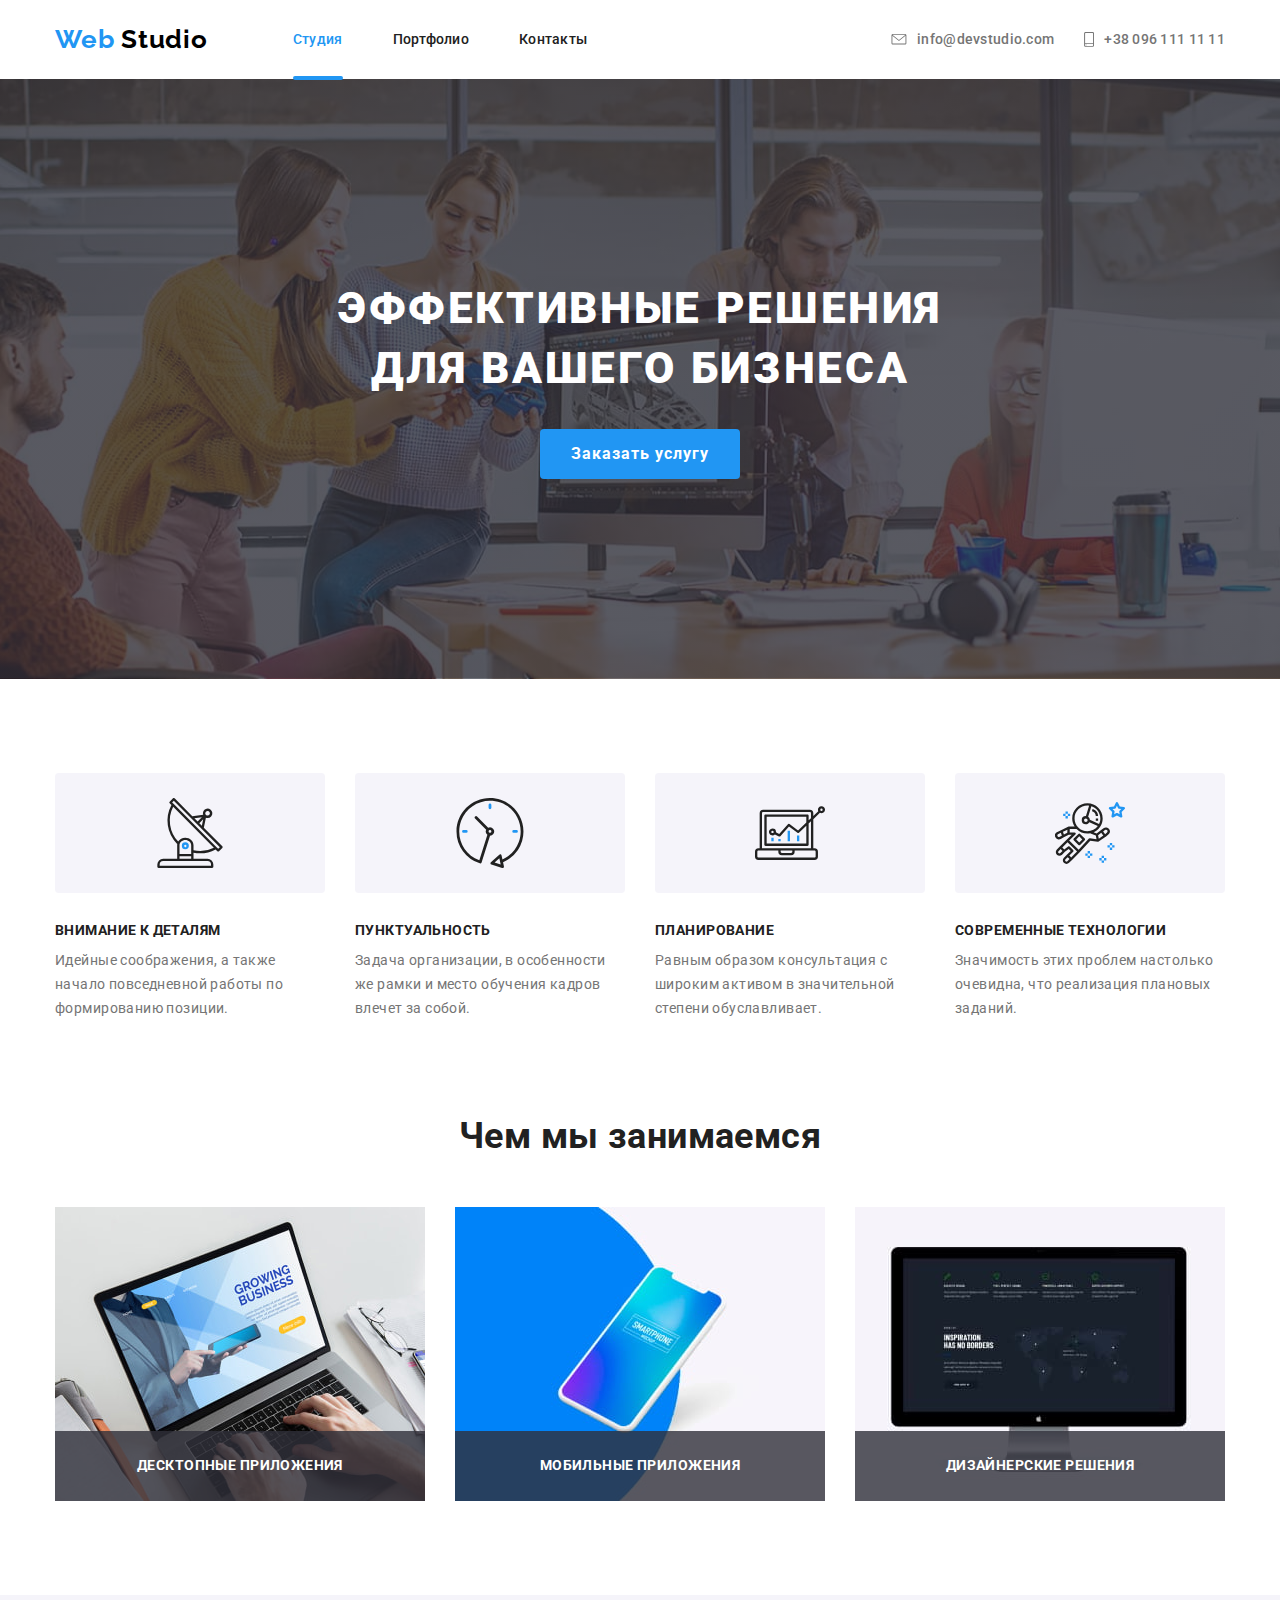
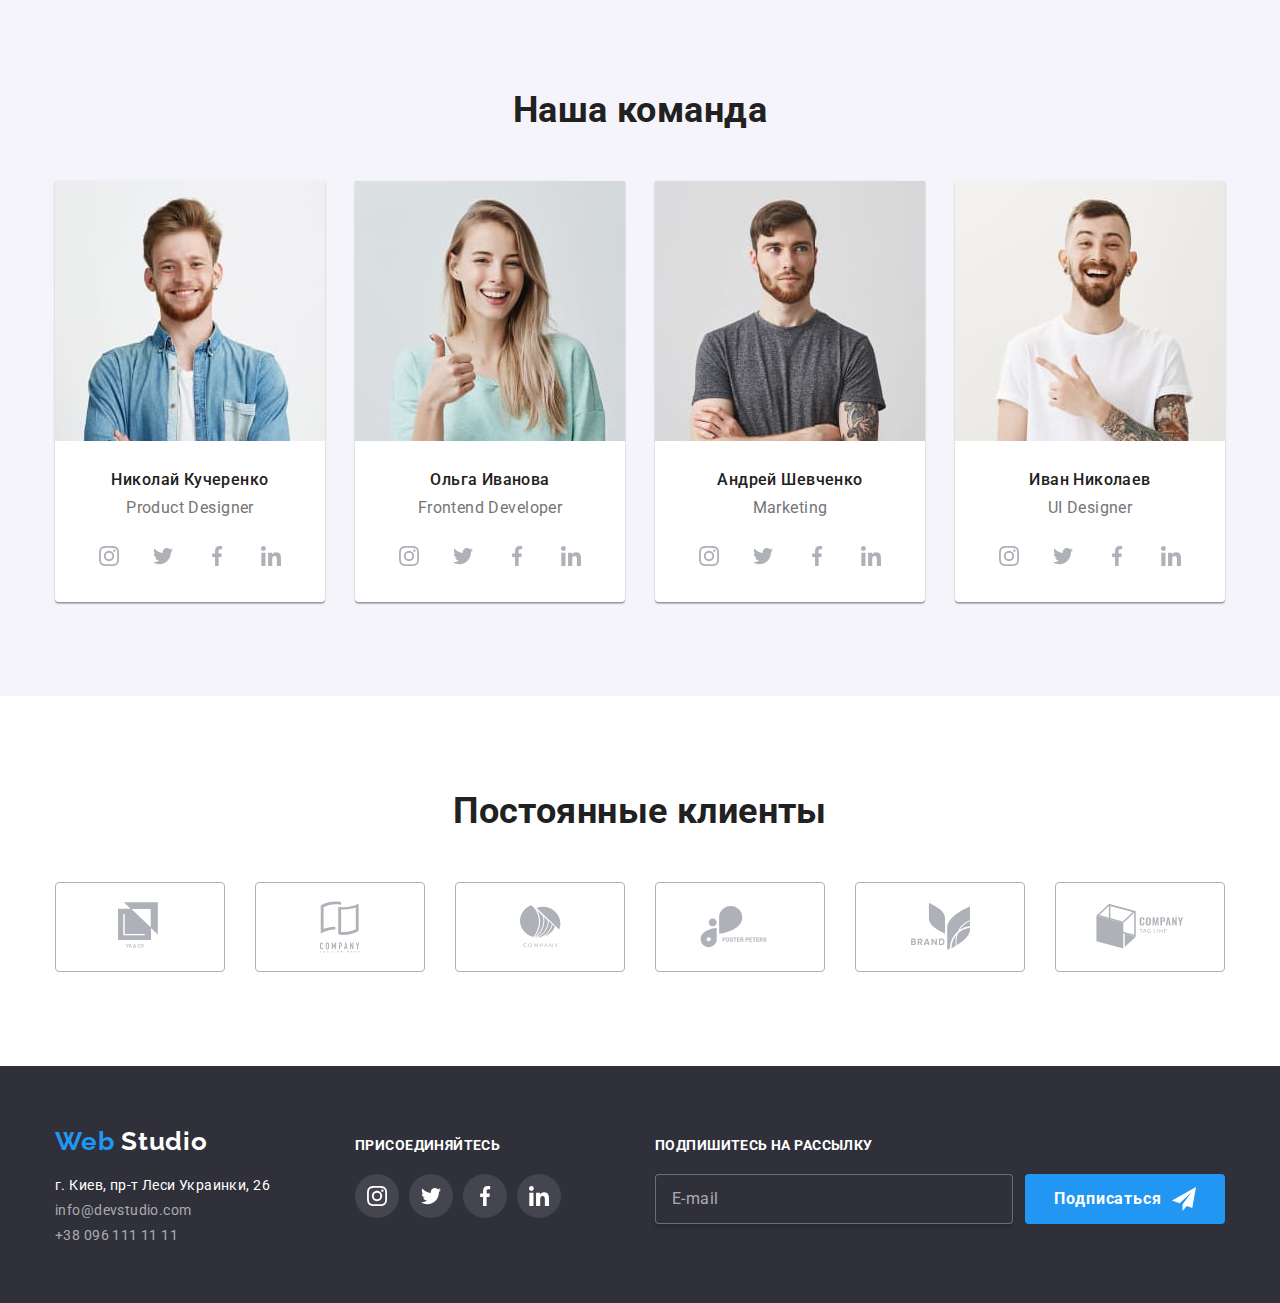
==== index.html @ d86095b6 "добавляет дз 6" ====
<!DOCTYPE html>
<html lang="ru">
  <head>
    <meta charset="UTF-8" />
    <meta name="viewport" content="width=device-width, initial-scale=1.0" />
    <title>Вэб-студия</title>
    <link
      href="https://fonts.googleapis.com/css2?family=Raleway:wght@700&family=Roboto:wght@400;500;700;900&display=swap"
      rel="stylesheet"
    />
    <link
      rel="stylesheet"
      href="https://cdnjs.cloudflare.com/ajax/libs/modern-normalize/0.6.0/modern-normalize.min.css"
    />
    <link rel="stylesheet" href="./css/styles.css" />
  </head>
  <body>
    <!-- Header -->
    <header class="header header_main">
      <div class="container header__container">
        <nav class="nav">
          <a href="./index.html" class="link logo nav__logo">
            Web
            <span class="logo__text">Studio</span>
          </a>
          <ul class="list nav-list">
            <li class="nav-list__item">
              <a href="./index.html" class="link nav__link nav__link_current">
                Студия
              </a>
            </li>
            <li class="nav-list__item">
              <a href="./portfolio.html" class="link nav__link">
                Портфолио
              </a>
            </li>
            <li class="nav-list__item">
              <a href="#" class="link nav__link">Контакты</a>
            </li>
          </ul>
        </nav>
        <ul class="list contacts">
          <li class="contacts__item">
            <a
              href="mailto:info@devstudio.com"
              class="link contacts__link"
              aria-label="Написать на электорнную почту info@devstudio.com"
            >
              <svg class="contacts-icon" width="16" height="11.2">
                <use href="./images/symbol-defs.svg#envelope"></use>
              </svg>
              <span class="mail">info@devstudio.com</span>
            </a>
          </li>
          <li class="contacts__item">
            <a
              href="tel:+380961111111"
              class="link contacts__link"
              aria-label="Позвонить по номеру +380961111111"
            >
              <svg class="contacts-icon" width="10" height="14.94">
                <use href="./images/symbol-defs.svg#smartphone"></use>
              </svg>
              <span class="tel">+38 096 111 11 11</span>
            </a>
          </li>
        </ul>
      </div>
    </header>
    <main class="main">
      <!-- Hero -->
      <section class="hero">
        <div class="hero-block">
          <h1 class="hero__title">
            Эффективные решения
            <br />
            для вашего бизнеса
          </h1>
          <button
            type="button"
            data-modal-open
            class="button hero__button"
            aria-label="Заказать услугу"
          >
            Заказать услугу
          </button>
        </div>
      </section>
      <!-- pack -->
      <section class="section pack">
        <div class="container">
          <h2 class="section__title visually-hidden">Наши преимущества</h2>
          <ul class="list pack-list cards">
            <li class="pack-list__item cards__item">
              <h3 class="title pack-list__title">Внимание к деталям</h3>
              <p class="pack-list__text">
                Идейные соображения, а также начало повседневной работы по
                формированию позиции.
              </p>
            </li>
            <li class="pack-list__item cards__item">
              <h3 class="title pack-list__title">Пунктуальность</h3>
              <p class="pack-list__text">
                Задача организации, в особенности же рамки и место обучения
                кадров влечет за собой.
              </p>
            </li>
            <li class="pack-list__item cards__item">
              <h3 class="title pack-list__title">Планирование</h3>
              <p class="pack-list__text">
                Равным образом консультация с широким активом в значительной
                степени обуславливает.
              </p>
            </li>
            <li class="pack-list__item cards__item">
              <h3 class="title pack-list__title">Современные технологии</h3>
              <p class="pack-list__text">
                Значимость этих проблем настолько очевидна, что реализация
                плановых заданий.
              </p>
            </li>
          </ul>
        </div>
      </section>
      <!-- Benefits -->
      <section class="section">
        <div class="container">
          <h2 class="title section__title">Чем мы занимаемся</h2>
          <ul class="list benefits cards">
            <li class="benefits__item cards__item">
              <img
                src="./images/desktop-apps-image.jpg"
                alt="ноутбук"
                width="370"
                height="294"
              />
              <h3 class="benefits__title">Десктопные приложения</h3>
            </li>
            <li class="benefits__item cards__item">
              <img
                src="./images/mobile-apps-image.jpg"
                alt="смартфон"
                width="370"
                height="294"
              />
              <h3 class="benefits__title">Мобильные приложения</h3>
            </li>
            <li class="benefits__item cards__item">
              <img
                src="./images/design-solutions-image.jpg"
                alt="монитор"
                width="370"
                height="294"
              />
              <h3 class="benefits__title">Дизайнерские решения</h3>
            </li>
          </ul>
        </div>
      </section>
      <!-- Team -->
      <section class="section section_secondary">
        <div class="container">
          <h2 class="title section__title">Наша команда</h2>
          <ul class="list cards">
            <li class="cards__item">
              <div class="member">
                <img
                  src="./images/team-photos/john-smith.jpg"
                  alt="Фото Николая Кучеренко"
                  width="270"
                  height="260"
                  class="member__img"
                />
                <h3 class="title member__name">Николай Кучеренко</h3>
                <p lang="en" class="member__pos">Product Designer</p>
                <ul class="list socials">
                  <li class="socials__item">
                    <a
                      href="#"
                      aria-label="ссылка на Instagram"
                      class="socials__link link"
                    >
                      <svg class="socials-icon" width="20" height="20">
                        <use href="./images/symbol-defs.svg#instagram"></use>
                      </svg>
                    </a>
                  </li>
                  <li class="socials__item">
                    <a
                      href="#"
                      aria-label="ссылка на Twitter"
                      class="socials__link link"
                    >
                      <svg class="socials-icon" width="20" height="20">
                        <use href="./images/symbol-defs.svg#twitter"></use>
                      </svg>
                    </a>
                  </li>
                  <li class="socials__item">
                    <a
                      href="#"
                      aria-label="ссылка на Facebook"
                      class="socials__link link"
                    >
                      <svg class="socials-icon" width="20" height="20">
                        <use href="./images/symbol-defs.svg#facebook"></use>
                      </svg>
                    </a>
                  </li>
                  <li class="socials__item">
                    <a
                      href="#"
                      aria-label="ссылка на LinkedIn"
                      class="socials__link link"
                    >
                      <svg class="socials-icon" width="20" height="20">
                        <use href="./images/symbol-defs.svg#linkedin"></use>
                      </svg>
                    </a>
                  </li>
                </ul>
              </div>
            </li>
            <li class="cards__item">
              <div class="member">
                <img
                  src="./images/team-photos/marta-stewart.jpg"
                  alt="Фото Ольги Ивановой"
                  width="270"
                  height="260"
                  class="member__img"
                />
                <h3 class="title member__name">Ольга Иванова</h3>
                <p lang="en" class="member__pos">Frontend Developer</p>
                <ul class="list socials">
                  <li class="socials__item">
                    <a
                      href="#"
                      aria-label="ссылка на Instagram"
                      class="socials__link link"
                    >
                      <svg class="socials-icon" width="20" height="20">
                        <use href="./images/symbol-defs.svg#instagram"></use>
                      </svg>
                    </a>
                  </li>
                  <li class="socials__item">
                    <a
                      href="#"
                      aria-label="ссылка на Twitter"
                      class="socials__link link"
                    >
                      <svg class="socials-icon" width="20" height="20">
                        <use href="./images/symbol-defs.svg#twitter"></use>
                      </svg>
                    </a>
                  </li>
                  <li class="socials__item">
                    <a
                      href="#"
                      aria-label="ссылка на Facebook"
                      class="socials__link link"
                    >
                      <svg class="socials-icon" width="20" height="20">
                        <use href="./images/symbol-defs.svg#facebook"></use>
                      </svg>
                    </a>
                  </li>
                  <li class="socials__item">
                    <a
                      href="#"
                      aria-label="ссылка на LinkedIn"
                      class="socials__link link"
                    >
                      <svg class="socials-icon" width="20" height="20">
                        <use href="./images/symbol-defs.svg#linkedin"></use>
                      </svg>
                    </a>
                  </li>
                </ul>
              </div>
            </li>
            <li class="cards__item">
              <div class="member">
                <img
                  src="./images/team-photos/robert-jakis.jpg"
                  alt="Фото Андрея Шевченко"
                  width="270"
                  height="260"
                  class="member__img"
                />
                <h3 class="title member__name">Андрей Шевченко</h3>
                <p lang="en" class="member__pos">Marketing</p>
                <ul class="list socials">
                  <li class="socials__item">
                    <a
                      href="#"
                      aria-label="ссылка на Instagram"
                      class="socials__link link"
                    >
                      <svg class="socials-icon" width="20" height="20">
                        <use href="./images/symbol-defs.svg#instagram"></use>
                      </svg>
                    </a>
                  </li>
                  <li class="socials__item">
                    <a
                      href="#"
                      aria-label="ссылка на Twitter"
                      class="socials__link link"
                    >
                      <svg class="socials-icon" width="20" height="20">
                        <use href="./images/symbol-defs.svg#twitter"></use>
                      </svg>
                    </a>
                  </li>
                  <li class="socials__item">
                    <a
                      href="#"
                      aria-label="ссылка на Facebook"
                      class="socials__link link"
                    >
                      <svg class="socials-icon" width="20" height="20">
                        <use href="./images/symbol-defs.svg#facebook"></use>
                      </svg>
                    </a>
                  </li>
                  <li class="socials__item">
                    <a
                      href="#"
                      aria-label="ссылка на LinkedIn"
                      class="socials__link link"
                    >
                      <svg class="socials-icon" width="20" height="20">
                        <use href="./images/symbol-defs.svg#linkedin"></use>
                      </svg>
                    </a>
                  </li>
                </ul>
              </div>
            </li>
            <li class="cards__item">
              <div class="member">
                <img
                  src="./images/team-photos/martin-doe.jpg"
                  alt="Фото Ивана Николаева"
                  width="270"
                  height="260"
                  class="member__img"
                />
                <h3 class="title member__name">Иван Николаев</h3>
                <p lang="en" class="member__pos">UI Designer</p>
                <ul class="list socials">
                  <li class="socials__item">
                    <a
                      href="#"
                      aria-label="ссылка на Instagram"
                      class="socials__link link"
                    >
                      <svg class="socials-icon" width="20" height="20">
                        <use href="./images/symbol-defs.svg#instagram"></use>
                      </svg>
                    </a>
                  </li>
                  <li class="socials__item">
                    <a
                      href="#"
                      aria-label="ссылка на Twitter"
                      class="socials__link link"
                    >
                      <svg class="socials-icon" width="20" height="20">
                        <use href="./images/symbol-defs.svg#twitter"></use>
                      </svg>
                    </a>
                  </li>
                  <li class="socials__item">
                    <a
                      href="#"
                      aria-label="ссылка на Facebook"
                      class="socials__link link"
                    >
                      <svg class="socials-icon" width="20" height="20">
                        <use href="./images/symbol-defs.svg#facebook"></use>
                      </svg>
                    </a>
                  </li>
                  <li class="socials__item">
                    <a
                      href="#"
                      aria-label="ссылка на LinkedIn"
                      class="socials__link link"
                    >
                      <svg class="socials-icon" width="20" height="20">
                        <use href="./images/symbol-defs.svg#linkedin"></use>
                      </svg>
                    </a>
                  </li>
                </ul>
              </div>
            </li>
          </ul>
        </div>
      </section>
      <!-- Список клиентов -->
      <section class="section">
        <div class="container">
          <h2 class="title section__title">Постоянные клиенты</h2>
          <ul class="list cards">
            <li class="cards__item">
              <a
                href="#"
                aria-label="ссылка на сайт клиента"
                class="link clients-link"
              >
                <svg class="clients-logo" width="44" height="49">
                  <use href="./images/symbol-defs.svg#logo1"></use>
                </svg>
              </a>
            </li>
            <li class="cards__item">
              <a
                href="#"
                aria-label="ссылка на сайт клиента"
                class="link clients-link"
              >
                <svg class="clients-logo" width="40" height="52">
                  <use href="./images/symbol-defs.svg#logo2"></use>
                </svg>
              </a>
            </li>
            <li class="cards__item">
              <a
                href="#"
                aria-label="ссылка на сайт клиента"
                class="link clients-link"
              >
                <svg class="clients-logo" width="41" height="42.6">
                  <use href="./images/symbol-defs.svg#logo3"></use>
                </svg>
              </a>
            </li>
            <li class="cards__item">
              <a
                href="#"
                aria-label="ссылка на сайт клиента"
                class="link clients-link"
              >
                <svg class="clients-logo" width="80" height="42">
                  <use href="./images/symbol-defs.svg#logo4"></use>
                </svg>
              </a>
            </li>
            <li class="cards__item">
              <a
                href="#"
                aria-label="ссылка на сайт клиента"
                class="link clients-link"
              >
                <svg class="clients-logo" width="59" height="47">
                  <use href="./images/symbol-defs.svg#logo5"></use>
                </svg>
              </a>
            </li>
            <li class="cards__item">
              <a
                href="#"
                aria-label="ссылка на сайт клиента"
                class="link clients-link"
              >
                <svg class="clients-logo" width="88" height="45">
                  <use href="./images/symbol-defs.svg#logo6"></use>
                </svg>
              </a>
            </li>
          </ul>
        </div>
      </section>
    </main>
    <!-- Футер -->
    <footer class="footer">
      <div class="container footer-container">
        <div class="address-block">
          <a href="./index.html" class="logo link">
            Web
            <span class="logo__text_inverse">Studio</span>
          </a>
          <address class="address">г. Киев, пр-т Леси Украинки, 26</address>
          <ul class="list contacts">
            <li class="contacts__item">
              <a
                href="mailto:info@devstudio.com"
                class="link contacts__link contacts__link_second"
                aria-label="Написать на электорнную почту info@devstudio.com"
              >
                <span class="mail">info@devstudio.com</span>
              </a>
            </li>
            <li class="contacts__item">
              <a
                href="tel:+380961111111"
                class="link contacts__link contacts__link_second"
                aria-label="Позвонить по номеру +380961111111"
              >
                <span class="tel">+38 096 111 11 11</span>
              </a>
            </li>
          </ul>
        </div>
        <div class="socials-block">
          <!-- Призыв -->
          <b class="subscribe-title">присоединяйтесь</b>
          <ul class="list socials">
            <li class="socials__item">
              <a
                href="#"
                aria-label="ссылка на Instagram"
                class="link socials__link footer-socials__link"
              >
                <svg class="socials-icon" width="20" height="20">
                  <use href="./images/symbol-defs.svg#instagram"></use>
                </svg>
              </a>
            </li>
            <li class="socials__item">
              <a
                href="#"
                aria-label="ссылка на Twitter"
                class="link socials__link footer-socials__link"
              >
                <svg class="socials-icon" width="20" height="20">
                  <use href="./images/symbol-defs.svg#twitter"></use>
                </svg>
              </a>
            </li>
            <li class="socials__item">
              <a
                href="#"
                aria-label="ссылка на Facebook"
                class="link socials__link footer-socials__link"
              >
                <svg class="socials-icon" width="20" height="20">
                  <use href="./images/symbol-defs.svg#facebook"></use>
                </svg>
              </a>
            </li>
            <li class="socials__item">
              <a
                href="#"
                aria-label="ссылка на LinkedIn"
                class="link socials__link footer-socials__link"
              >
                <svg class="socials-icon" width="20" height="20">
                  <use href="./images/symbol-defs.svg#linkedin"></use>
                </svg>
              </a>
            </li>
          </ul>
        </div>
        <div class="subscribe-block">
          <b class="subscribe-title">Подпишитесь на рассылку</b>
          <form class="subscribe-form">
            <input
              type="email"
              name="email"
              placeholder="E-mail"
              class="subscribe-form__input"
            />
            <button type="submit" class="button subscribe-form__button">
              Подписаться
              <svg class="send-icon" width="24" height="24">
                <use href="./images/symbol-defs.svg#send"></use>
              </svg>
            </button>
          </form>
        </div>
      </div>
    </footer>
    <div data-modal class="backdrop is-hidden">
      <div class="modal">
        <button data-modal-close type="button" class="close">
          <svg class="close__icon" width="14" height="14">
            <use href="./images/symbol-defs.svg#close"></use>
          </svg>
        </button>
        <p class="modal__title">Оставьте свои данные, мы вам перезвоним</p>
        <form class="form">
          <div class="input-wrap">
            <label class="label">
              <input type="text" name="name" class="input" placeholder=" " />
              <span class="label__text">Имя</span>
              <svg class="label__icon" width="18" height="18">
                <use href="./images/symbol-defs.svg#person"></use>
              </svg>
            </label>
          </div>
          <div class="input-wrap">
            <label class="label">
              <input
                type="tel"
                name="telephone"
                class="input"
                placeholder=" "
              />
              <span class="label__text">Телефон</span>
              <svg class="label__icon" width="18" height="18">
                <use href="./images/symbol-defs.svg#phone"></use>
              </svg>
            </label>
          </div>
          <div class="input-wrap">
            <label class="label">
              <input type="email" name="email" class="input" placeholder=" " />
              <span class="label__text">Почта</span>
              <svg class="label__icon" width="18" height="18">
                <use href="./images/symbol-defs.svg#email"></use>
              </svg>
            </label>
          </div>
          <div class="comment-wrap">
            <label class="label">
              <textarea
                type="text"
                name="comment"
                class="comment"
                placeholder=" "
              ></textarea>
              <span class="label__text">Комментарий</span>
            </label>
          </div>
          <input
            type="checkbox"
            name="checkbox"
            id="checkbox"
            class="checkbox"
          />
          <label for="checkbox" class="label-checkbox">
            Соглашаюсь с рассылкой и принимаю
            <a
              href="#"
              target="_blank"
              rel="noopener noreferrer"
              class="policy-link"
            >
              Условия договора
            </a>
          </label>
          <button type="submit" class="button submit-btn">Отправить</button>
        </form>
      </div>
    </div>
    <script src="./js/modal.js"></script>
  </body>
</html>
---- css/styles.css ----
/* Нормализация по задаче от ментора*/
html {
  box-sizing: border-box;
  height: 100%;
}

*,
*::before,
*::after {
  box-sizing: inherit;
}

img {
  display: block;
  max-width: 100%;
  height: auto;
}

p {
  margin-top: 0;
  margin-bottom: 0;
}

address {
  font-style: normal;
}

h1,
h2,
h3,
h4,
h5,
h6 {
  margin: 0;
  padding: 0;
}

body {
  display: flex;
  flex-direction: column;
  height: 100%;

  margin: 0;
  background-color: var(--primary-white-color);
  color: var(--primary-text-color);

  font-family: Roboto, sans-serif;
  letter-spacing: 0.03em;
  font-size: 14px;

  min-width: 320px;
  overflow-y: auto;
}

header {
  flex: 0 0 auto;
}
main {
  flex: 1 0 auto;
}
footer {
  flex: 0 0 auto;
}

.list {
  padding: 0;
  margin: 0;
  list-style: none;
}

.link {
  display: inline-block;
  text-decoration: none;
}

/* Задаю параметры для спрятанных элементов*/
.visually-hidden {
  position: absolute;
  width: 1px;
  height: 1px;
  margin: -1px;
  border: 0;
  padding: 0;
  clip: rect(0 0 0 0);
  overflow: hidden;
}

:root {
  --primary-text-color: #757575;
  --title-text-color: #212121;
  --accent-color: #2196f3;
  --primary-white-color: #ffffff;
  --secondary-bg-color: #f5f4fa;
  --footer-bg-color: #2f303a;
  --border-icon-color: #afb1b8;
}

/*Задаю всем заголовкам цвет*/
.title {
  color: var(--title-text-color);
}

/* Logo */
.logo {
  color: var(--accent-color);

  font-family: Raleway, sans-serif;
  font-weight: 700;
  font-size: 26px;
  letter-spacing: 0.03em;
  line-height: 1.2;
}

.logo__text {
  color: #000000;
}

.logo__text_inverse {
  color: var(--primary-white-color);
}

/* Контейнер для контента страниц */
.container {
  width: 1200px;
  padding-left: 15px;
  padding-right: 15px;
  margin-left: auto;
  margin-right: auto;
}

/* Header */
.header {
  border-bottom: 1px solid #ececec;
}

.header_main {
  border-bottom: 0;
}

.header__container {
  display: flex;
  padding-top: 24px;
  padding-bottom: 24px;
}

.nav,
.nav-list,
.contacts {
  display: flex;
  align-items: center;
}

.nav__logo {
  margin-right: 85px;
}

.nav-list__item {
  position: relative;
}

.nav-list__item:not(:last-child) {
  margin-right: 50px;
}

.nav__link,
.header__container .contacts__link {
  padding-bottom: 5px;
  padding-top: 5px;

  font-weight: 500;
  line-height: 1.14;
  letter-spacing: 0.02em;
  transition: color 250ms cubic-bezier(0.4, 0, 0.2, 1);
}

.nav__link {
  color: var(--title-text-color);
}

.nav__link:hover,
.nav__link:focus,
.contacts__link:hover,
.contacts__link:focus {
  color: var(--accent-color);

  transition: color 250ms cubic-bezier(0.4, 0, 0.2, 1);
}

.nav__link_current {
  color: var(--accent-color);
}

.nav__link_current::after {
  position: absolute;
  bottom: -27px;
  left: 0;
  width: 100%;
  height: 0;

  content: '';
  border: 2px solid var(--accent-color);
  border-radius: 2px;
}

.header__container .contacts {
  margin-left: auto;
}

.header__container .contacts__item:not(:last-child) {
  margin-right: 30px;
}

.contacts__link {
  display: flex;
  align-items: center;

  color: var(--primary-text-color);
}

.contacts-icon {
  margin-right: 10px;

  fill: currentColor;
}

/* Hero */
.hero {
  max-width: 1920px;
  margin-left: auto;
  margin-right: auto;
  padding-top: 200px;
  padding-bottom: 200px;

  background-color: var(--footer-bg-color);
  background-image: linear-gradient(
      rgba(47, 48, 58, 0.8),
      rgba(47, 48, 58, 0.8)
    ),
    url(../images/hero-bg.jpg);
  background-repeat: no-repeat;
  background-position: center;
  background-size: cover;
}

.hero-block {
  margin-left: auto;
  margin-right: auto;
}

.hero__title {
  margin-bottom: 30px;

  color: var(--primary-white-color);

  font-weight: 900;
  font-size: 44px;
  line-height: 1.36;
  text-align: center;
  letter-spacing: 0.06em;
  text-transform: uppercase;
}

.button {
  display: block;
  width: 200px;
  height: 50px;
  border: 0;
  border-radius: 4px;

  background-color: var(--accent-color);
  color: var(--primary-white-color);

  cursor: pointer;
  font-size: 16px;
  font-weight: 700;
  line-height: 1.87;
  text-align: center;
  letter-spacing: 0.06em;
}

.hero__button {
  margin-left: auto;
  margin-right: auto;
}

/* Секции основного контента*/
.section {
  padding-top: 94px;
  padding-bottom: 94px;
}

/* Стили для карточек секций */
.cards {
  display: flex;
  flex-wrap: wrap;
  margin: -15px -15px;
}

.cards__item {
  padding: 15px;
}

/* pack - спрячем пока полностью заголовок секции */

.pack-list__item,
.section_secondary .cards__item {
  width: calc(100% / 4);
}

.pack {
  padding-bottom: 0;
}

.pack-list__title {
  margin-bottom: 10px;

  font-weight: 700;
  font-size: 14px;
  line-height: 1.14;
  text-transform: uppercase;
}

.pack-list__text {
  font-size: 14px;
  line-height: 1.71;
}

/* Декорируем список pack иконками*/

.pack-list__item::before {
  display: block;
  content: '';
  height: 120px;
  border-radius: 4px;
  margin-bottom: 30px;

  background-color: var(--secondary-bg-color);
  background-repeat: no-repeat;
  background-position: center;
}

.pack-list__item:nth-child(1)::before {
  background-image: url(../images/svg-icons/antenna.svg);
}

.pack-list__item:nth-child(2)::before {
  background-image: url(../images/svg-icons/clock.svg);
}
.pack-list__item:nth-child(3)::before {
  background-image: url(../images/svg-icons/diagram.svg);
}
.pack-list__item:nth-child(4)::before {
  background-image: url(../images/svg-icons/astronaut.svg);
}

/* Benefits */

.section__title {
  margin-bottom: 50px;

  font-size: 36px;
  font-weight: 700;
  line-height: 1.17;
  text-align: center;
}

/* Позже сделаем эффект накладывания текста с фоном поверх картинки*/
.benefits__item,
.project {
  width: calc(100% / 3);
}

.benefits__item {
  position: relative;
}

.benefits__title {
  position: absolute;
  bottom: 15px;
  left: 15px;
  right: 15px;

  padding-top: 27px;
  padding-bottom: 27px;

  color: var(--primary-white-color);
  background-color: rgba(47, 48, 58, 0.8);

  font-size: 14px;
  line-height: 1.14;
  text-align: center;
  text-transform: uppercase;
}

/*Команда*/

.section_secondary {
  background-color: var(--secondary-bg-color);
}

.member {
  padding-bottom: 24px;
  border-bottom-left-radius: 4px;
  border-bottom-right-radius: 4px;

  background-color: var(--primary-white-color);
  box-shadow: 0px 2px 1px rgba(0, 0, 0, 0.2), 0px 1px 1px rgba(0, 0, 0, 0.14),
    0px 1px 3px rgba(0, 0, 0, 0.12);
}

.member__img {
  margin-bottom: 30px;
}

.member__name,
.member__pos {
  font-size: 16px;
  text-align: center;
}
.member__name {
  margin-bottom: 10px;
  font-weight: 500;
}
.member__pos {
  margin-bottom: 16px;
}

.socials__link {
  display: flex;
  align-items: center;
  justify-content: center;

  width: 44px;
  height: 44px;
  border-radius: 50%;

  color: var(--border-icon-color);
  transition: color 250ms cubic-bezier(0.4, 0, 0.2, 1),
    background-color 250ms cubic-bezier(0.4, 0, 0.2, 1);
}

.socials__link:hover,
.socials__link:focus {
  color: var(--primary-white-color);
  background-color: var(--accent-color);
  transition: color 250ms cubic-bezier(0.4, 0, 0.2, 1),
    background-color 250ms cubic-bezier(0.4, 0, 0.2, 1);
}

.member .socials {
  display: flex;
  justify-content: center;
}

.socials__item:not(:last-child) {
  margin-right: 10px;
}

/* Размечаем иконки соц-сетей */
.socials-icon {
  fill: currentColor;
}

/* Clients*/

.clients-link {
  display: flex;
  align-items: center;
  justify-content: center;

  width: 170px;
  height: 90px;

  border: 1px solid var(--border-icon-color);
  border-radius: 4px;

  color: var(--border-icon-color);
  transition: color 250ms cubic-bezier(0.4, 0, 0.2, 1);
}

.clients-logo {
  fill: currentColor;
}

.clients-link:hover,
.clients-link:focus {
  color: var(--accent-color);
  border: 1px solid var(--accent-color);
  transition: color 250ms cubic-bezier(0.4, 0, 0.2, 1),
    border 250ms cubic-bezier(0.4, 0, 0.2, 1);
}

/* Footer */

.footer {
  padding-top: 60px;
  padding-bottom: 60px;

  background-color: var(--footer-bg-color);
}

.footer-container {
  display: flex;
  align-items: baseline;
}

.address-block,
.socials-block {
  margin-right: 30px;
  width: calc((100% - 30px * 3) / 4);
}

.address {
  margin-top: 20px;
  margin-bottom: 9px;
  color: var(--primary-white-color);
  font-weight: 400;
}

.contacts__link_second {
  color: rgba(255, 255, 255, 0.6);
  transition: color 250ms cubic-bezier(0.4, 0, 0.2, 1);
}

.address-block .contacts {
  flex-direction: column;
  align-items: flex-start;
}

.address-block .contacts__item:not(:last-child) {
  margin-bottom: 9px;
}

.subscribe-title {
  display: block;
  margin-bottom: 20px;

  color: var(--primary-white-color);

  line-height: 1.14;
  text-transform: uppercase;
}

.socials {
  display: flex;
}

.footer-socials__link {
  color: var(--primary-white-color);
  background-color: rgba(255, 255, 255, 0.1);
  transition: background-color 250ms cubic-bezier(0.4, 0, 0.2, 1);
}

.subscribe-block {
  /* width: calc(100% / 2); */
  margin-right: auto;
}

.subscribe-form {
  display: flex;
}

.subscribe-form__input {
  width: 358px;
  height: 50px;
  padding: 15px 16px;
  margin-right: 12px;

  font-size: 16px;
  line-height: 1.25;
  letter-spacing: 0.03em;

  color: var(--primary-white-color);
  background-color: var(--footer-bg-color);

  border: 1px solid rgba(255, 255, 255, 0.3);
  border-radius: 4px;
  box-shadow: 0px 4px 4px rgba(0, 0, 0, 0.15);
}

.subscribe-form__input::placeholder {
  font-family: Roboto, sans-serif;
  font-weight: 400;
  font-size: 16px;
  line-height: 1.25;
  letter-spacing: 0.03em;

  color: rgba(255, 255, 255, 0.6);
}

.subscribe-form__button {
  display: flex;
  justify-content: center;
  align-items: center;
}

.send-icon {
  margin-left: 10px;
  fill: currentColor;
}

/*POP UP*/
.backdrop {
  position: fixed;
  display: flex;
  align-items: center;
  justify-content: center;
  width: 100%;
  height: 100%;
  background-color: rgba(0, 0, 0, 0.2);

  opacity: 1;

  transition: transform 250ms ease-in, opacity 250ms ease-in,
    visibility 250ms ease-in;
}

.is-hidden {
  opacity: 0;
  visibility: hidden;
  pointer-events: none;

  transform: scale(0, 0);

  transition: transform 250ms ease-in-out, opacity 250ms ease-in-out,
    visibility 250ms ease-in-out;
}

.modal {
  position: relative;
  width: 528px;
  padding: 40px;
  background-color: var(--primary-white-color);
  box-shadow: 0px 2px 1px rgba(0, 0, 0, 0.2), 0px 1px 1px rgba(0, 0, 0, 0.14),
    0px 1px 3px rgba(0, 0, 0, 0.12);
  border-radius: 4px;
}

.close {
  position: absolute;
  right: 8px;
  top: 8px;

  display: flex;
  align-items: center;
  justify-content: center;
  width: 30px;
  height: 30px;
  cursor: pointer;
  border: 1px solid rgba(0, 0, 0, 0.1);
  border-radius: 50%;
  background-color: var(--primary-white-color);
}

.close__icon {
  fill: #000000;
}

.close:hover .close__icon,
.close:focus .close__icon {
  fill: var(--accent-color);
  transition: fill 250ms cubic-bezier(0.4, 0, 0.2, 1);
}

.modal__title {
  margin-bottom: 30px;

  font-weight: 700;
  font-size: 20px;
  text-align: center;
  color: var(--title-text-color);
  transition: color 250ms cubic-bezier(0.4, 0, 0.2, 1);
}

.input-wrap,
.comment-wrap {
  position: relative;
}

.input-wrap {
  margin-bottom: 28px;
}

.label__icon {
  position: absolute;
  top: 11px;
  left: 16px;
  fill: var (var(--title-text-color));
  transition: fill 250ms cubic-bezier(0.4, 0, 0.2, 1);
}

.label__text {
  position: absolute;
  top: 12px;
  left: 42px;
  transition: top 250ms cubic-bezier(0.4, 0, 0.2, 1),
    left 250ms cubic-bezier(0.4, 0, 0.2, 1);
}

.input {
  height: 40px;
  width: 100%;
  padding: 12px 42px;

  border: 1px solid rgba(33, 33, 33, 0.2);
  border-radius: 4px;
}

.input:hover,
.input:focus,
.comment:hover,
.comment:focus {
  border: 1px solid var(--accent-color);
  outline-color: var(--accent-color);
  transition: border 250ms cubic-bezier(0.4, 0, 0.2, 1),
    outline-color 250ms cubic-bezier(0.4, 0, 0.2, 1);
}

.label:focus-within,
.input:hover ~ .label__icon,
.input:hover ~ .label__text,
.comment:hover + .label__text,
.comment:focus + .label__text {
  color: var(--accent-color);
  fill: var(--accent-color);
  transition: color 250ms cubic-bezier(0.4, 0, 0.2, 1),
    fill 250ms cubic-bezier(0.4, 0, 0.2, 1);
}

.input:hover ~ .label__text,
.input:focus ~ .label__text,
.input:not(:placeholder-shown) ~ .label__text {
  top: -18px;
  left: 16px;
  transition: top 250ms cubic-bezier(0.4, 0, 0.2, 1),
    left 250ms cubic-bezier(0.4, 0, 0.2, 1);
}

.comment-wrap {
  margin-bottom: 20px;
}

.comment {
  height: 120px;
  width: 100%;
  padding: 12px 16px;

  border: 1px solid rgba(33, 33, 33, 0.2);
  border-radius: 4px;
}

.comment + .label__text {
  top: 12px;
  left: 16px;
}

.comment:hover + .label__text,
.comment:focus + .label__text,
.comment:not(:placeholder-shown) + .label__text {
  top: -18px;
  transition: top 250ms cubic-bezier(0.4, 0, 0.2, 1);
}

.policy-link {
  color: var(--accent-color);
  text-decoration: underline;
}

.label-checkbox {
  display: inline-block;
  margin-bottom: 30px;
  cursor: pointer;
}

.checkbox {
  appearance: none;
  -webkit-appearance: none;
  -moz-appearance: none;
  position: absolute;
}

.label-checkbox::before {
  content: ' ';
  display: inline-block;
  vertical-align: text-top;
  width: 16px;
  height: 15px;

  background-image: url(../images/svg-icons/off.svg);
  background-size: contain;
  background-origin: content-box;
}

.checkbox:focus + .label-checkbox::before {
  content: ' ';
  display: inline-block;
  vertical-align: text-top;
  width: 16px;
  height: 15px;

  background-image: url(../images/svg-icons/off.svg);
  background-size: contain;
  background-origin: content-box;
  outline: 2px solid var(--accent-color);
}

.checkbox:checked + .label-checkbox::before,
.checkbox:checked:focus + .label-checkbox::before {
  content: ' ';
  display: inline-block;
  vertical-align: text-top;
  width: 16px;
  height: 15px;

  background-image: url(../images/svg-icons/on.svg);
  background-size: contain;
  background-origin: content-box;
  outline: 0;
}

.submit-btn {
  margin-left: auto;
  margin-right: auto;
  box-shadow: 0px 2px 1px rgba(0, 0, 0, 0.2), 0px 1px 1px rgba(0, 0, 0, 0.14),
    0px 1px 3px rgba(0, 0, 0, 0.12);
}

/*Portfolio*/
.filter {
  display: flex;
  justify-content: center;
  margin-bottom: 50px;
}

.filter__item {
  padding: 6px 22px;
  border: 0;
  border-radius: 4px;

  background-color: var(--secondary-bg-color);
  color: var(--title-text-color);
  transition: color 250ms cubic-bezier(0.4, 0, 0.2, 1),
    background-color 250ms cubic-bezier(0.4, 0, 0.2, 1),
    box-shadow 250ms cubic-bezier(0.4, 0, 0.2, 1);

  font-family: Roboto, sans-serif;
  font-weight: 500;
  font-size: 16px;
  line-height: 1.62;
  letter-spacing: 0.03em;
  text-align: center;
}

.filter__item:hover,
.filter__item:focus {
  background-color: var(--accent-color);
  color: var(--primary-white-color);
  cursor: pointer;
  box-shadow: 0px 2px 2px rgba(0, 0, 0, 0.12), 0px 1px 2px rgba(0, 0, 0, 0.08),
    0px 3px 1px rgba(0, 0, 0, 0.1);

  transition: color 250ms cubic-bezier(0.4, 0, 0.2, 1),
    background-color 250ms cubic-bezier(0.4, 0, 0.2, 1),
    box-shadow 250ms cubic-bezier(0.4, 0, 0.2, 1);
}

.filter__item:not(:last-child) {
  margin-right: 8px;
}

/* Оформление списка карточек*/
.project__link {
  transition: box-shadow 250ms cubic-bezier(0.4, 0, 0.2, 1);
}

.project__link:hover,
.project__link:focus {
  box-shadow: 1px 4px 6px rgba(0, 0, 0, 0.16), 0px 4px 4px rgba(0, 0, 0, 0.06),
    0px 1px 1px rgba(0, 0, 0, 0.12);
  transition: box-shadow 250ms cubic-bezier(0.4, 0, 0.2, 1);
}

.project__content {
  padding-top: 20px;
  padding-bottom: 20px;
  padding-right: 24px;
  padding-left: 24px;

  border-bottom: 1px solid #eeeeee;
  border-left: 1px solid #eeeeee;
  border-right: 1px solid #eeeeee;
}

.project__title {
  margin-bottom: 4px;

  font-size: 18px;
  line-height: 2;
  letter-spacing: 0.06em;
}

.project__category {
  color: var(--primary-text-color);
  font-size: 16px;
  line-height: 1.87;
}

.project__wrap {
  position: relative;
  overflow: hidden;
}

.project__desc {
  position: absolute;
  transform: translateY(0);
  width: 100%;
  height: 100%;
  display: flex;
  align-items: center;
  padding: 24px;

  background-color: rgba(33, 150, 243, 0.9);
  color: var(--primary-white-color);

  font-size: 18px;
  line-height: 1.56;

  transition: transform 250ms cubic-bezier(0.4, 0, 0.2, 1);
}

.project__link:hover .project__desc,
.project__link:focus .project__desc {
  transform: translateY(-100%);
  transition: transform 250ms cubic-bezier(0.4, 0, 0.2, 1);
}
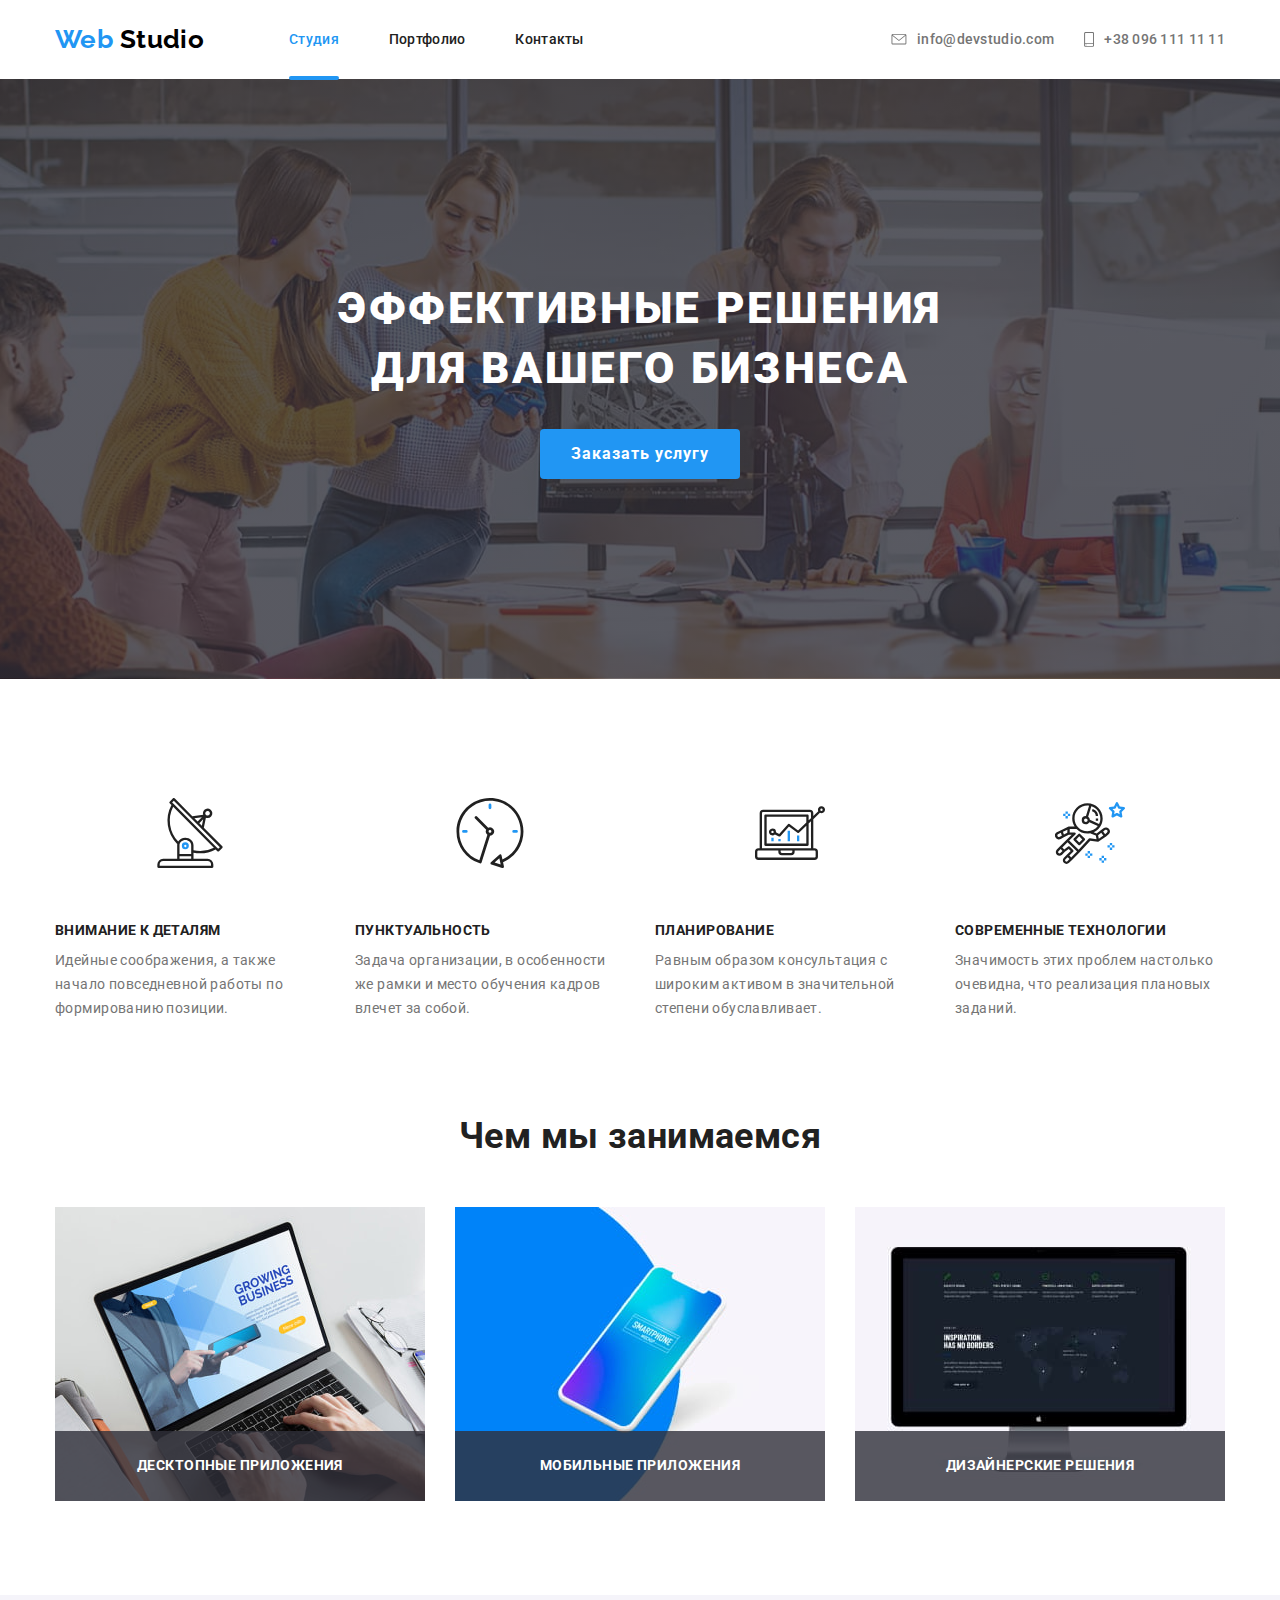
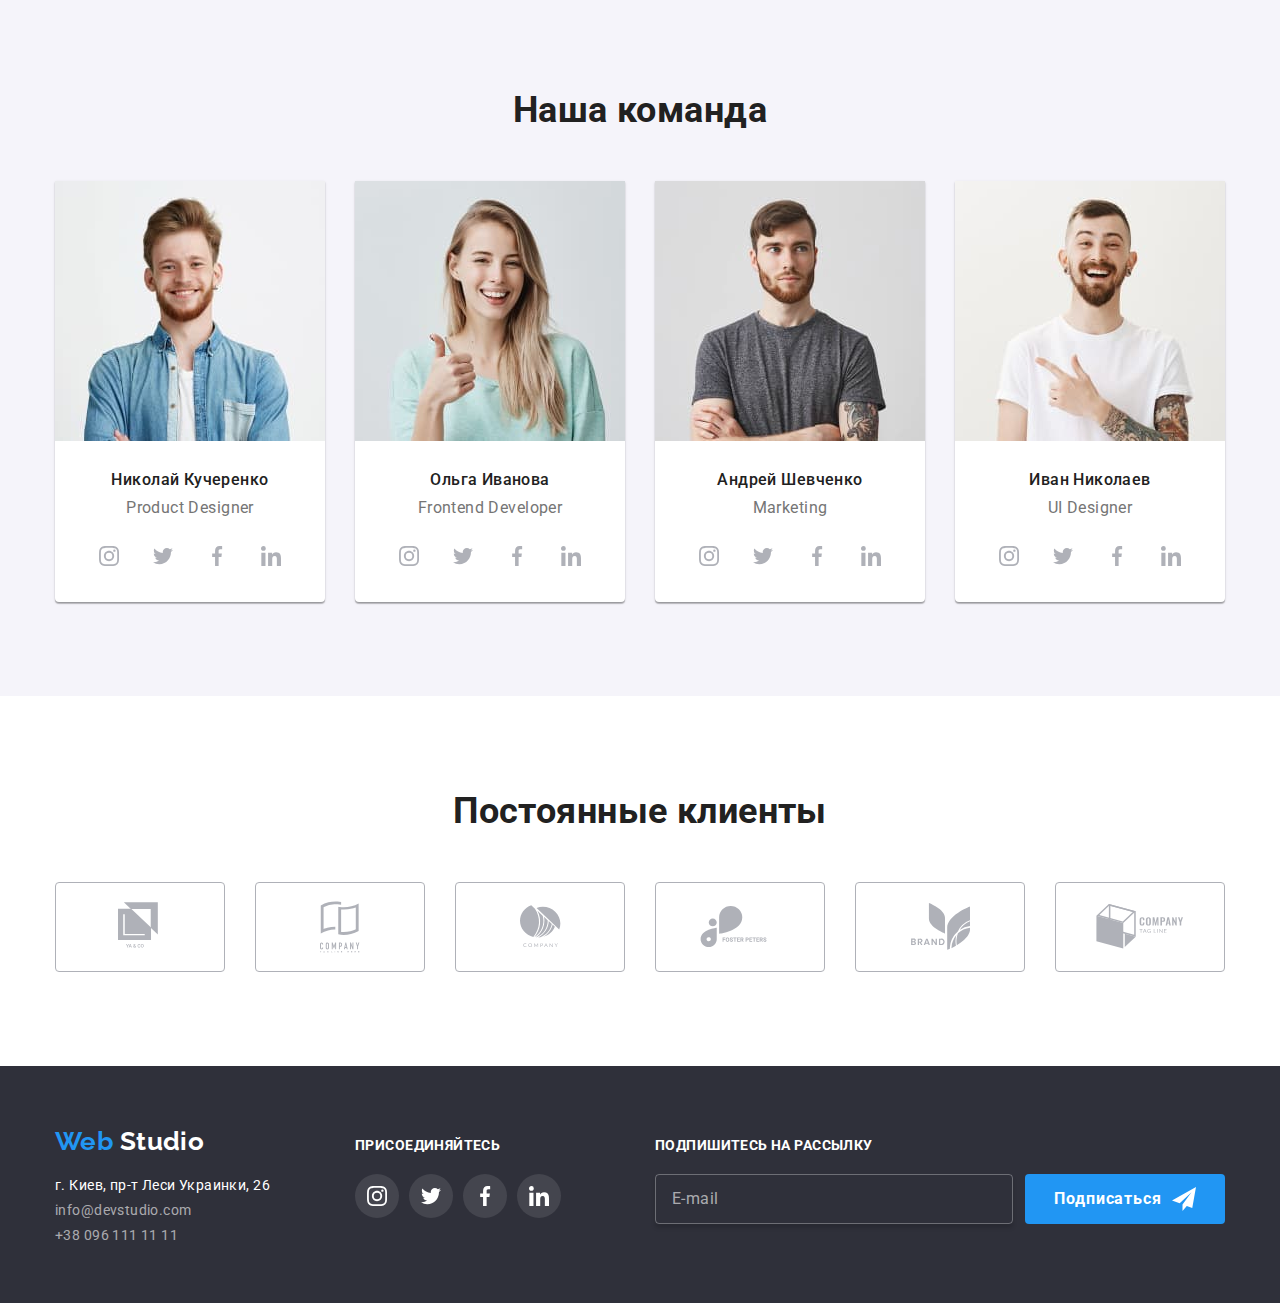
==== commit abf4c47b: "added sass" ====
--- a/index.html
+++ b/index.html
@@ -12,7 +12,7 @@
       rel="stylesheet"
       href="https://cdnjs.cloudflare.com/ajax/libs/modern-normalize/0.6.0/modern-normalize.min.css"
     />
-    <link rel="stylesheet" href="./css/styles.css" />
+    <link rel="stylesheet" href="./css/main.min.css" />
   </head>
   <body>
     <!-- Header -->
@@ -489,7 +489,7 @@
             <li class="contacts__item">
               <a
                 href="mailto:info@devstudio.com"
-                class="link contacts__link contacts__link_second"
+                class="link contacts__link_second"
                 aria-label="Написать на электорнную почту info@devstudio.com"
               >
                 <span class="mail">info@devstudio.com</span>
@@ -498,7 +498,7 @@
             <li class="contacts__item">
               <a
                 href="tel:+380961111111"
-                class="link contacts__link contacts__link_second"
+                class="link contacts__link_second"
                 aria-label="Позвонить по номеру +380961111111"
               >
                 <span class="tel">+38 096 111 11 11</span>
@@ -594,12 +594,13 @@
             </label>
           </div>
           <div class="input-wrap">
-            <label class="label">
+            <label for="tel" class="label">
               <input
                 type="tel"
                 name="telephone"
                 class="input"
                 placeholder=" "
+                id="tel"
               />
               <span class="label__text">Телефон</span>
               <svg class="label__icon" width="18" height="18">
--- a/css/main.min.css
+++ b/css/main.min.css
@@ -0,0 +1,2 @@
+html{-webkit-box-sizing:border-box;box-sizing:border-box;height:100%}*,*::before,*::after{-webkit-box-sizing:inherit;box-sizing:inherit}img{display:block;max-width:100%;height:auto}p{margin-top:0;margin-bottom:0}address{font-style:normal}h1,h2,h3,h4,h5,h6{margin:0;padding:0}body{display:-webkit-box;display:-ms-flexbox;display:flex;-webkit-box-orient:vertical;-webkit-box-direction:normal;-ms-flex-direction:column;flex-direction:column;height:100%;margin:0;background-color:#fff;color:#757575;font-family:Roboto,sans-serif;letter-spacing:0.03em;font-size:14px;min-width:320px;overflow-y:auto}header,footer{-webkit-box-flex:0;-ms-flex:0 0 auto;flex:0 0 auto}main{-webkit-box-flex:1;-ms-flex:1 0 auto;flex:1 0 auto}.list{padding:0;margin:0;list-style:none}.link{display:inline-block;text-decoration:none}.title{color:#212121}.visually-hidden{position:absolute;width:1px;height:1px;margin:-1px;border:0;padding:0;clip:rect(0 0 0 0);overflow:hidden}.is-hidden{opacity:0;visibility:hidden;pointer-events:none}.contacts,.contacts__link,.nav,.nav-list,.nav__link,.socials__link{display:-webkit-box;display:-ms-flexbox;display:flex;-webkit-box-align:center;-ms-flex-align:center;align-items:center}.hero,.hero-block,.hero__button{margin-left:auto;margin-right:auto}.logo{color:#2196f3;font-family:Raleway,sans-serif;font-weight:700;font-size:26px;line-height:1.2}.logo__text{color:#000}.logo__text_inverse{color:#fff}.nav__logo{margin-right:85px}.container{width:1200px;padding-left:15px;padding-right:15px;margin-left:auto;margin-right:auto}.header{border-bottom:1px solid #ececec}.header_main{border-bottom:0}.header__container{display:-webkit-box;display:-ms-flexbox;display:flex;padding-top:24px;padding-bottom:24px}.header__container .contacts{margin-left:auto}.header__container .contacts__item:not(:last-child){margin-right:30px}.contacts__link,.nav__link{padding-bottom:5px;padding-top:5px;font-weight:500;line-height:1.14;letter-spacing:0.02em;-webkit-transition:color 250ms cubic-bezier(0.4, 0, 0.2, 1);transition:color 250ms cubic-bezier(0.4, 0, 0.2, 1)}.contacts__link{color:#757575}.contacts__link:hover,.contacts__link:focus{color:#2196f3}.contacts-icon{margin-right:10px;fill:currentColor}.nav-list__item{position:relative}.nav-list__item:not(:last-child){margin-right:50px}.nav__link{color:#212121}.nav__link:hover,.nav__link:focus{color:#2196f3}.nav__link_current::after{content:'';position:absolute;bottom:-27px;left:0;width:100%;height:0;border:2px solid #2196f3;border-radius:2px}.nav__link_current{color:#2196f3}.hero{max-width:1920px;padding-top:200px;padding-bottom:200px;background-color:#2f303a;background-image:-webkit-gradient(linear, left top, left bottom, from(rgba(47,48,58,0.8)), to(rgba(47,48,58,0.8))),url(../images/hero-bg.jpg);background-image:linear-gradient(rgba(47,48,58,0.8), rgba(47,48,58,0.8)),url(../images/hero-bg.jpg);background-repeat:no-repeat;background-position:center;background-size:cover}.hero__title{margin-bottom:30px;color:#fff;font-weight:900;font-size:44px;line-height:1.36;text-align:center;letter-spacing:0.06em;text-transform:uppercase}.button{display:block;width:200px;height:50px;border:0;border-radius:4px;background-color:#2196f3;color:#fff;cursor:pointer;font-size:16px;font-weight:700;line-height:1.87;text-align:center;letter-spacing:0.06em}.section{padding-top:94px;padding-bottom:94px}.section__title{margin-bottom:50px;font-size:36px;font-weight:700;line-height:1.17;text-align:center}.section_secondary{background-color:#f5f4fa}.cards{display:-webkit-box;display:-ms-flexbox;display:flex;-ms-flex-wrap:wrap;flex-wrap:wrap;margin:-15px -15px}.cards__item{padding:15px}.pack{padding-bottom:0}.pack-list__item{width:25%}.pack-list__title{margin-bottom:10px;font-weight:700;font-size:14px;line-height:1.14;text-transform:uppercase}.pack-list__text{font-size:14px;line-height:1.71}.pack-list__item::before{display:block;content:'';height:120px;border-radius:4px;margin-bottom:30px;background-color:var(--secondary-bg-color);background-repeat:no-repeat;background-position:center}.pack-list__item:nth-child(1)::before{background-image:url(../images/svg-icons/antenna.svg)}.pack-list__item:nth-child(2)::before{background-image:url(../images/svg-icons/clock.svg)}.pack-list__item:nth-child(3)::before{background-image:url(../images/svg-icons/diagram.svg)}.pack-list__item:nth-child(4)::before{background-image:url(../images/svg-icons/astronaut.svg)}.benefits__item{width:calc(100% / 3);position:relative}.benefits__title{position:absolute;bottom:15px;left:15px;right:15px;padding-top:27px;padding-bottom:27px;color:#fff;background-color:rgba(47,48,58,0.8);font-size:14px;line-height:1.14;text-align:center;text-transform:uppercase}.member{padding-bottom:24px;border-bottom-left-radius:4px;border-bottom-right-radius:4px;background-color:#fff;-webkit-box-shadow:0px 2px 1px rgba(0,0,0,0.2),0px 1px 1px rgba(0,0,0,0.14),0px 1px 3px rgba(0,0,0,0.12);box-shadow:0px 2px 1px rgba(0,0,0,0.2),0px 1px 1px rgba(0,0,0,0.14),0px 1px 3px rgba(0,0,0,0.12)}.member__img{margin-bottom:30px}.member__name,.member__pos{font-size:16px;text-align:center}.member__name{margin-bottom:10px;font-weight:500}.member__pos{margin-bottom:16px}.socials{display:-webkit-box;display:-ms-flexbox;display:flex}.socials__item:not(:last-child){margin-right:10px}.socials-icon{fill:currentColor}.socials__link{-webkit-box-pack:center;-ms-flex-pack:center;justify-content:center;width:44px;height:44px;border-radius:50%;color:#afb1b8;-webkit-transition:color 250ms cubic-bezier(0.4, 0, 0.2, 1),background-color 250ms cubic-bezier(0.4, 0, 0.2, 1);transition:color 250ms cubic-bezier(0.4, 0, 0.2, 1),background-color 250ms cubic-bezier(0.4, 0, 0.2, 1)}.socials__link:hover,.socials__link:focus{color:#fff;background-color:#2196f3}.member .socials{-webkit-box-pack:center;-ms-flex-pack:center;justify-content:center}.footer-socials__link{color:#fff;background-color:rgba(255,255,255,0.1);-webkit-transition:background-color 250ms cubic-bezier(0.4, 0, 0.2, 1);transition:background-color 250ms cubic-bezier(0.4, 0, 0.2, 1)}.clients-link{display:-webkit-box;display:-ms-flexbox;display:flex;-webkit-box-align:center;-ms-flex-align:center;align-items:center;-webkit-box-pack:center;-ms-flex-pack:center;justify-content:center;width:170px;height:90px;border:1px solid #afb1b8;border-radius:4px;color:#afb1b8;-webkit-transition:color 250ms cubic-bezier(0.4, 0, 0.2, 1);transition:color 250ms cubic-bezier(0.4, 0, 0.2, 1)}.clients-link:hover,.clients-link:focus{color:#2196f3;border:1px solid #2196f3}.clients-logo{fill:currentColor}.footer{padding-top:60px;padding-bottom:60px;background-color:#2f303a}.footer-container{display:-webkit-box;display:-ms-flexbox;display:flex;-webkit-box-align:baseline;-ms-flex-align:baseline;align-items:baseline}.footer .address-block,.socials-block{margin-right:30px;width:270px}.address{margin-top:20px;margin-bottom:9px;color:#fff;font-weight:400}.contacts__link_second{color:rgba(255,255,255,0.6);-webkit-transition:color 250ms cubic-bezier(0.4, 0, 0.2, 1);transition:color 250ms cubic-bezier(0.4, 0, 0.2, 1)}.contacts__link_second:hover,.contacts__link_second:focus{color:#2196f3}.address-block .contacts{-webkit-box-orient:vertical;-webkit-box-direction:normal;-ms-flex-direction:column;flex-direction:column;-webkit-box-align:start;-ms-flex-align:start;align-items:flex-start}.address-block .contacts__item:not(:last-child){margin-bottom:9px}.subscribe-title{display:block;margin-bottom:20px;color:#fff;line-height:1.14;text-transform:uppercase}.subscribe-block{margin-right:auto}.subscribe-form{display:-webkit-box;display:-ms-flexbox;display:flex}.subscribe-form__input{width:358px;height:50px;padding:15px 16px;margin-right:12px;font-size:16px;line-height:1.25;letter-spacing:0.03em;color:#fff;background-color:var(--footer-bg-color);border:1px solid rgba(255,255,255,0.3);border-radius:4px;-webkit-box-shadow:0px 4px 4px rgba(0,0,0,0.15);box-shadow:0px 4px 4px rgba(0,0,0,0.15)}.subscribe-form__input::-webkit-input-placeholder{font-family:Roboto, sans-serif;font-weight:400;font-size:16px;line-height:1.25;letter-spacing:0.03em;color:rgba(255,255,255,0.6)}.subscribe-form__input:-ms-input-placeholder{font-family:Roboto, sans-serif;font-weight:400;font-size:16px;line-height:1.25;letter-spacing:0.03em;color:rgba(255,255,255,0.6)}.subscribe-form__input::-ms-input-placeholder{font-family:Roboto, sans-serif;font-weight:400;font-size:16px;line-height:1.25;letter-spacing:0.03em;color:rgba(255,255,255,0.6)}.subscribe-form__input::placeholder{font-family:Roboto, sans-serif;font-weight:400;font-size:16px;line-height:1.25;letter-spacing:0.03em;color:rgba(255,255,255,0.6)}.subscribe-form__button{display:-webkit-box;display:-ms-flexbox;display:flex;-webkit-box-pack:center;-ms-flex-pack:center;justify-content:center;-webkit-box-align:center;-ms-flex-align:center;align-items:center}.send-icon{margin-left:10px;fill:currentColor}.backdrop{position:fixed;display:-webkit-box;display:-ms-flexbox;display:flex;width:100%;height:100%;background-color:rgba(0,0,0,0.2);opacity:1;-webkit-transition:opacity 500ms cubic-bezier(0.4, 0, 0.2, 1),visibility 250ms cubic-bezier(0.4, 0, 0.2, 1);transition:opacity 500ms cubic-bezier(0.4, 0, 0.2, 1),visibility 250ms cubic-bezier(0.4, 0, 0.2, 1)}.is-hidden .modal{-webkit-transform:scale(0, 0);transform:scale(0, 0)}.modal{position:relative;margin:auto;width:528px;padding:40px;background-color:#fff;-webkit-box-shadow:0px 2px 1px rgba(0,0,0,0.2),0px 1px 1px rgba(0,0,0,0.14),0px 1px 3px rgba(0,0,0,0.12);box-shadow:0px 2px 1px rgba(0,0,0,0.2),0px 1px 1px rgba(0,0,0,0.14),0px 1px 3px rgba(0,0,0,0.12);border-radius:4px;-webkit-transition:-webkit-transform 250ms cubic-bezier(0.4, 0, 0.2, 1);transition:-webkit-transform 250ms cubic-bezier(0.4, 0, 0.2, 1);transition:transform 250ms cubic-bezier(0.4, 0, 0.2, 1);transition:transform 250ms cubic-bezier(0.4, 0, 0.2, 1), -webkit-transform 250ms cubic-bezier(0.4, 0, 0.2, 1)}.close{position:absolute;right:8px;top:8px;display:-webkit-box;display:-ms-flexbox;display:flex;-webkit-box-align:center;-ms-flex-align:center;align-items:center;-webkit-box-pack:center;-ms-flex-pack:center;justify-content:center;width:30px;height:30px;cursor:pointer;border:1px solid rgba(0,0,0,0.1);border-radius:50%;background-color:#fff}.close__icon{fill:#000000}.close:hover .close__icon,.close:focus .close__icon{fill:#2196f3;-webkit-transition:fill 250ms cubic-bezier(0.4, 0, 0.2, 1);transition:fill 250ms cubic-bezier(0.4, 0, 0.2, 1)}.modal__title{margin-bottom:30px;font-weight:700;font-size:20px;text-align:center;color:#212121;-webkit-transition:color 250ms cubic-bezier(0.4, 0, 0.2, 1);transition:color 250ms cubic-bezier(0.4, 0, 0.2, 1)}.input-wrap,.comment-wrap{position:relative}.input-wrap{margin-bottom:28px}.label{display:block}.label__icon{position:absolute;top:11px;left:16px;fill:#212121;-webkit-transition:fill 250ms cubic-bezier(0.4, 0, 0.2, 1);transition:fill 250ms cubic-bezier(0.4, 0, 0.2, 1)}.label__text{position:absolute;top:12px;left:42px;-webkit-transition:top 250ms cubic-bezier(0.4, 0, 0.2, 1),left 250ms cubic-bezier(0.4, 0, 0.2, 1);transition:top 250ms cubic-bezier(0.4, 0, 0.2, 1),left 250ms cubic-bezier(0.4, 0, 0.2, 1)}.input{height:40px;width:100%;padding:12px 42px;border:1px solid rgba(33,33,33,0.2);border-radius:4px}.input:hover,.input:focus,.comment:hover,.comment:focus{border:1px solid #2196f3;outline-color:#2196f3;-webkit-transition:border 250ms cubic-bezier(0.4, 0, 0.2, 1),outline-color 250ms cubic-bezier(0.4, 0, 0.2, 1);transition:border 250ms cubic-bezier(0.4, 0, 0.2, 1),outline-color 250ms cubic-bezier(0.4, 0, 0.2, 1)}.label:focus-within,.input:hover ~ .label__icon,.input:hover ~ .label__text,.comment:hover+.label__text,.comment:focus+.label__text{color:#2196f3;fill:#2196f3;-webkit-transition:color 250ms cubic-bezier(0.4, 0, 0.2, 1),fill 250ms cubic-bezier(0.4, 0, 0.2, 1);transition:color 250ms cubic-bezier(0.4, 0, 0.2, 1),fill 250ms cubic-bezier(0.4, 0, 0.2, 1)}.input:hover ~ .label__text,.input:focus ~ .label__text,.input:not(:placeholder-shown) ~ .label__text{top:-18px;left:16px;-webkit-transition:top 250ms cubic-bezier(0.4, 0, 0.2, 1),left 250ms cubic-bezier(0.4, 0, 0.2, 1);transition:top 250ms cubic-bezier(0.4, 0, 0.2, 1),left 250ms cubic-bezier(0.4, 0, 0.2, 1)}.comment-wrap{margin-bottom:20px}.comment{height:120px;width:100%;padding:12px 16px;border:1px solid rgba(33,33,33,0.2);border-radius:4px}.comment+.label__text{top:12px;left:16px}.comment:hover+.label__text,.comment:focus+.label__text,.comment:not(:placeholder-shown)+.label__text{top:-18px;-webkit-transition:top 250ms cubic-bezier(0.4, 0, 0.2, 1);transition:top 250ms cubic-bezier(0.4, 0, 0.2, 1)}.policy-link{color:#2196f3;text-decoration:underline}.label-checkbox{display:inline-block;margin-bottom:30px;cursor:pointer}.checkbox{appearance:none;-webkit-appearance:none;-moz-appearance:none;position:absolute}.label-checkbox::before{content:' ';display:inline-block;vertical-align:text-top;width:16px;height:15px;background-image:url(../images/svg-icons/off.svg),url(../images/svg-icons/on.svg);background-size:contain, 0;background-origin:content-box}.checkbox:focus+.label-checkbox::before{outline:2px solid #2196f3}.checkbox:checked+.label-checkbox::before,.checkbox:checked:focus+.label-checkbox::before{background-size:0, contain;outline:0}.submit-btn{margin-left:auto;margin-right:auto;-webkit-box-shadow:0px 2px 1px rgba(0,0,0,0.2),0px 1px 1px rgba(0,0,0,0.14),0px 1px 3px rgba(0,0,0,0.12);box-shadow:0px 2px 1px rgba(0,0,0,0.2),0px 1px 1px rgba(0,0,0,0.14),0px 1px 3px rgba(0,0,0,0.12)}.filter{display:-webkit-box;display:-ms-flexbox;display:flex;-webkit-box-pack:center;-ms-flex-pack:center;justify-content:center;margin-bottom:50px}.filter__item{padding:6px 22px;border:0;border-radius:4px;background-color:#f5f4fa;color:#212121;-webkit-transition:color 250ms cubic-bezier(0.4, 0, 0.2, 1),background-color 250ms cubic-bezier(0.4, 0, 0.2, 1),-webkit-box-shadow 250ms cubic-bezier(0.4, 0, 0.2, 1);transition:color 250ms cubic-bezier(0.4, 0, 0.2, 1),background-color 250ms cubic-bezier(0.4, 0, 0.2, 1),-webkit-box-shadow 250ms cubic-bezier(0.4, 0, 0.2, 1);transition:color 250ms cubic-bezier(0.4, 0, 0.2, 1),background-color 250ms cubic-bezier(0.4, 0, 0.2, 1),box-shadow 250ms cubic-bezier(0.4, 0, 0.2, 1);transition:color 250ms cubic-bezier(0.4, 0, 0.2, 1),background-color 250ms cubic-bezier(0.4, 0, 0.2, 1),box-shadow 250ms cubic-bezier(0.4, 0, 0.2, 1),-webkit-box-shadow 250ms cubic-bezier(0.4, 0, 0.2, 1);font-family:Roboto, sans-serif;font-weight:500;font-size:16px;line-height:1.62;letter-spacing:0.03em;text-align:center}.filter__item:hover,.filter__item:focus{background-color:#2196f3;color:#fff;cursor:pointer;-webkit-box-shadow:0px 2px 2px rgba(0,0,0,0.12),0px 1px 2px rgba(0,0,0,0.08),0px 3px 1px rgba(0,0,0,0.1);box-shadow:0px 2px 2px rgba(0,0,0,0.12),0px 1px 2px rgba(0,0,0,0.08),0px 3px 1px rgba(0,0,0,0.1);-webkit-transition:color 250ms cubic-bezier(0.4, 0, 0.2, 1),background-color 250ms cubic-bezier(0.4, 0, 0.2, 1),-webkit-box-shadow 250ms cubic-bezier(0.4, 0, 0.2, 1);transition:color 250ms cubic-bezier(0.4, 0, 0.2, 1),background-color 250ms cubic-bezier(0.4, 0, 0.2, 1),-webkit-box-shadow 250ms cubic-bezier(0.4, 0, 0.2, 1);transition:color 250ms cubic-bezier(0.4, 0, 0.2, 1),background-color 250ms cubic-bezier(0.4, 0, 0.2, 1),box-shadow 250ms cubic-bezier(0.4, 0, 0.2, 1);transition:color 250ms cubic-bezier(0.4, 0, 0.2, 1),background-color 250ms cubic-bezier(0.4, 0, 0.2, 1),box-shadow 250ms cubic-bezier(0.4, 0, 0.2, 1),-webkit-box-shadow 250ms cubic-bezier(0.4, 0, 0.2, 1)}.filter__item:not(:last-child){margin-right:8px}.project__link{-webkit-transition:-webkit-box-shadow 250ms cubic-bezier(0.4, 0, 0.2, 1);transition:-webkit-box-shadow 250ms cubic-bezier(0.4, 0, 0.2, 1);transition:box-shadow 250ms cubic-bezier(0.4, 0, 0.2, 1);transition:box-shadow 250ms cubic-bezier(0.4, 0, 0.2, 1), -webkit-box-shadow 250ms cubic-bezier(0.4, 0, 0.2, 1)}.project__link:hover,.project__link:focus{-webkit-box-shadow:1px 4px 6px rgba(0,0,0,0.16),0px 4px 4px rgba(0,0,0,0.06),0px 1px 1px rgba(0,0,0,0.12);box-shadow:1px 4px 6px rgba(0,0,0,0.16),0px 4px 4px rgba(0,0,0,0.06),0px 1px 1px rgba(0,0,0,0.12)}.project__content{padding-top:20px;padding-bottom:20px;padding-right:24px;padding-left:24px;border-bottom:1px solid #eeeeee;border-left:1px solid #eeeeee;border-right:1px solid #eeeeee}.project__title{margin-bottom:4px;font-size:18px;line-height:2;letter-spacing:0.06em}.project__category{color:#757575;font-size:16px;line-height:1.87}.project__wrap{position:relative;overflow:hidden}.project__desc{position:absolute;-webkit-transform:translateY(0);transform:translateY(0);width:100%;height:100%;display:-webkit-box;display:-ms-flexbox;display:flex;-webkit-box-align:center;-ms-flex-align:center;align-items:center;padding:24px;background-color:rgba(33,150,243,0.9);color:#fff;font-size:18px;line-height:1.56;-webkit-transition:-webkit-transform 250ms cubic-bezier(0.4, 0, 0.2, 1);transition:-webkit-transform 250ms cubic-bezier(0.4, 0, 0.2, 1);transition:transform 250ms cubic-bezier(0.4, 0, 0.2, 1);transition:transform 250ms cubic-bezier(0.4, 0, 0.2, 1), -webkit-transform 250ms cubic-bezier(0.4, 0, 0.2, 1)}.project__link:hover .project__desc,.project__link:focus .project__desc{-webkit-transform:translateY(-100%);transform:translateY(-100%)}
+/*# sourceMappingURL=main.min.css.map */